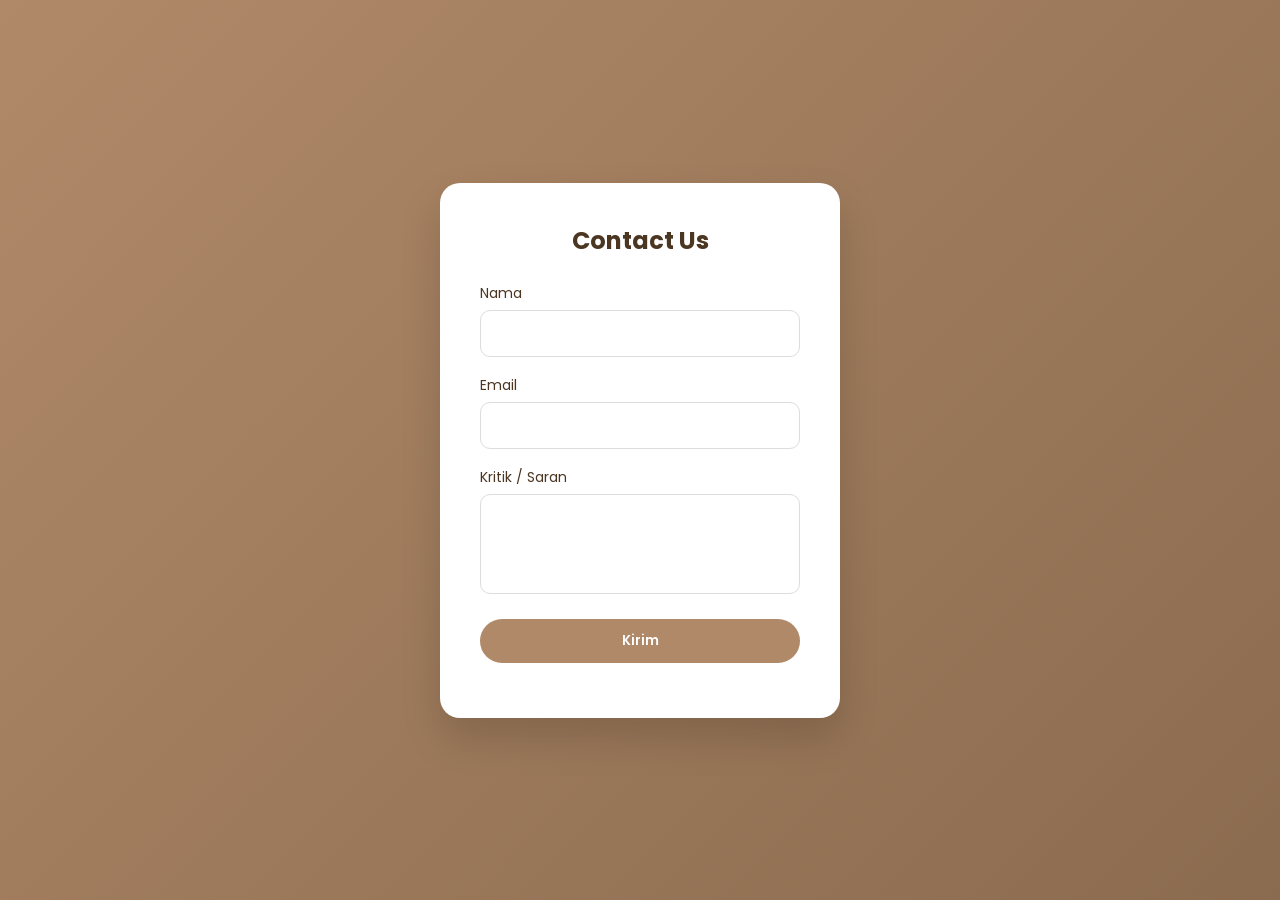
==== contact.html @ 855db79d "Create contact.html" ====
<!DOCTYPE html>
<html lang="id">
<head>
<meta charset="UTF-8">
<meta name="viewport" content="width=device-width, initial-scale=1.0">
<title>Contact Us - Nazwa’s Library Corner</title>

<link href="https://fonts.googleapis.com/css2?family=Poppins:wght@300;400;600;700&display=swap" rel="stylesheet">

<style>
*{
  margin:0;
  padding:0;
  box-sizing:border-box;
  font-family:'Poppins',sans-serif;
}

body{
  background:linear-gradient(135deg,#b08968,#8b6b4f);
  display:flex;
  justify-content:center;
  align-items:center;
  height:100vh;
}

.contact-container{
  background:white;
  padding:40px;
  width:400px;
  border-radius:20px;
  box-shadow:0 20px 40px rgba(0,0,0,0.15);
}

.contact-container h2{
  text-align:center;
  margin-bottom:25px;
  color:#4b3621;
}

.input-group{
  margin-bottom:18px;
}

.input-group label{
  display:block;
  font-size:14px;
  margin-bottom:6px;
  color:#4b3621;
}

.input-group input,
.input-group textarea{
  width:100%;
  padding:12px;
  border-radius:10px;
  border:1px solid #ddd;
  font-size:14px;
  outline:none;
}

.input-group textarea{
  resize:none;
  height:100px;
}

button{
  width:100%;
  padding:12px;
  border:none;
  border-radius:25px;
  background:#b08968;
  color:white;
  font-weight:600;
  cursor:pointer;
  transition:0.3s;
}

button:hover{
  background:#8b6b4f;
}

.success-message{
  margin-top:15px;
  text-align:center;
  color:green;
  font-size:14px;
}
</style>
</head>

<body>

<div class="contact-container">
  <h2>Contact Us</h2>

  <form id="contactForm">
    <div class="input-group">
      <label>Nama</label>
      <input type="text" id="nama" required>
    </div>

    <div class="input-group">
      <label>Email</label>
      <input type="email" id="email" required>
    </div>

    <div class="input-group">
      <label>Kritik / Saran</label>
      <textarea id="pesan" required></textarea>
    </div>

    <button type="submit">Kirim</button>
  </form>

  <div class="success-message" id="successMsg"></div>
</div>

<script>
document.getElementById("contactForm").addEventListener("submit", function(e){
  e.preventDefault();

  const nama = document.getElementById("nama").value;
  const email = document.getElementById("email").value;
  const pesan = document.getElementById("pesan").value;

  console.log("Nama:", nama);
  console.log("Email:", email);
  console.log("Pesan:", pesan);

  document.getElementById("successMsg").innerText = 
    "Terima kasih atas feedback Anda ❤️";

  document.getElementById("contactForm").reset();
});
</script>

</body>
</html>
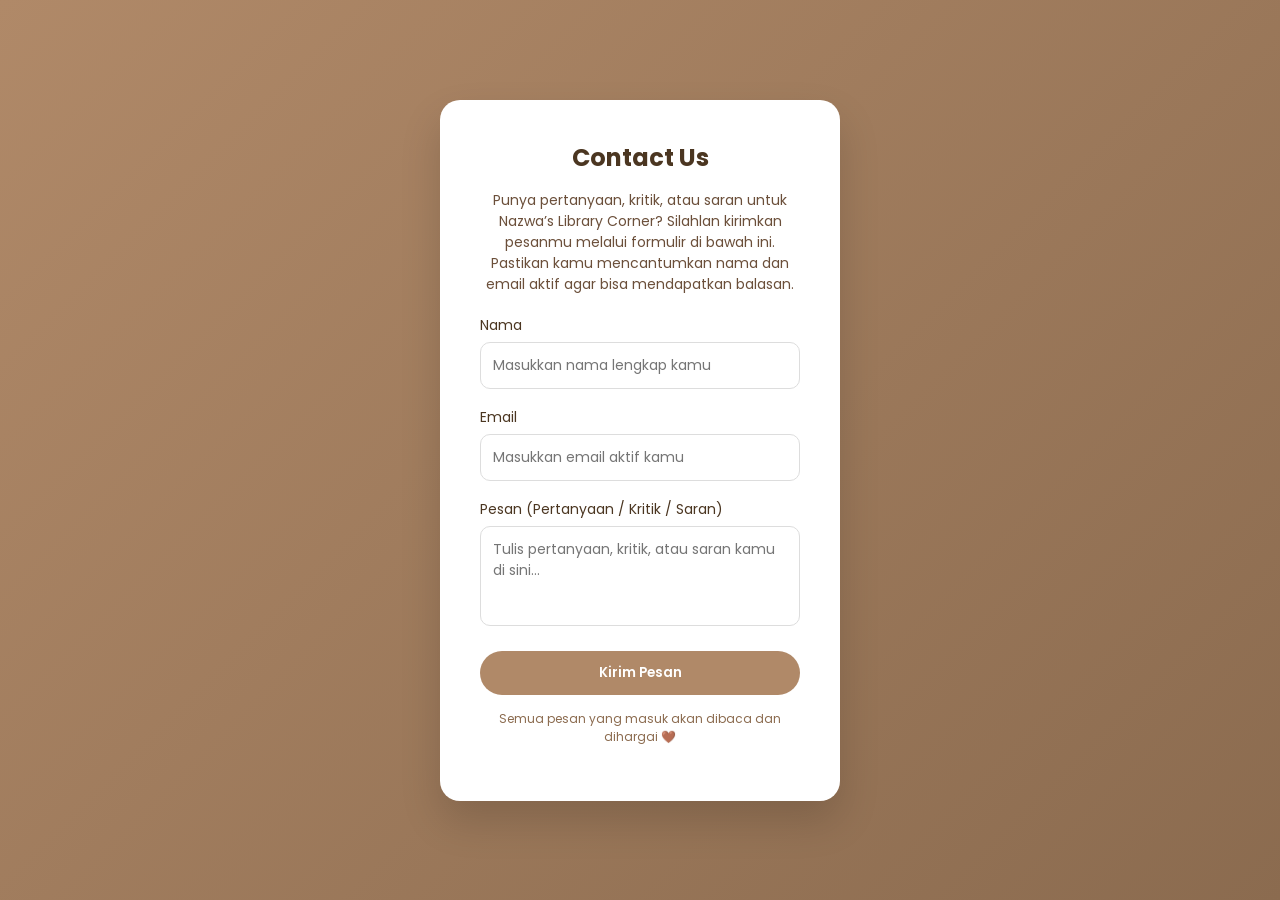
==== commit bdf1c21d: "Update contact.html" ====
--- a/contact.html
+++ b/contact.html
@@ -33,7 +33,7 @@
 
 .contact-container h2{
   text-align:center;
-  margin-bottom:25px;
+  margin-bottom:15px;
   color:#4b3621;
 }
 
@@ -93,24 +93,34 @@
 <div class="contact-container">
   <h2>Contact Us</h2>
 
+  <p style="text-align:center; font-size:14px; margin-bottom:20px; color:#6b4f3a;">
+    Punya pertanyaan, kritik, atau saran untuk Nazwa’s Library Corner? 
+    Silahlan kirimkan pesanmu melalui formulir di bawah ini. 
+    Pastikan kamu mencantumkan nama dan email aktif agar bisa mendapatkan balasan.
+  </p>
+
   <form id="contactForm">
     <div class="input-group">
       <label>Nama</label>
-      <input type="text" id="nama" required>
+      <input type="text" id="nama" placeholder="Masukkan nama lengkap kamu" required>
     </div>
 
     <div class="input-group">
       <label>Email</label>
-      <input type="email" id="email" required>
+      <input type="email" id="email" placeholder="Masukkan email aktif kamu" required>
     </div>
 
     <div class="input-group">
-      <label>Kritik / Saran</label>
-      <textarea id="pesan" required></textarea>
+      <label>Pesan (Pertanyaan / Kritik / Saran)</label>
+      <textarea id="pesan" placeholder="Tulis pertanyaan, kritik, atau saran kamu di sini..." required></textarea>
     </div>
 
-    <button type="submit">Kirim</button>
+    <button type="submit">Kirim Pesan</button>
   </form>
+
+  <p style="text-align:center; font-size:12px; margin-top:15px; color:#8b6b4f;">
+    Semua pesan yang masuk akan dibaca dan dihargai 🤎
+  </p>
 
   <div class="success-message" id="successMsg"></div>
 </div>
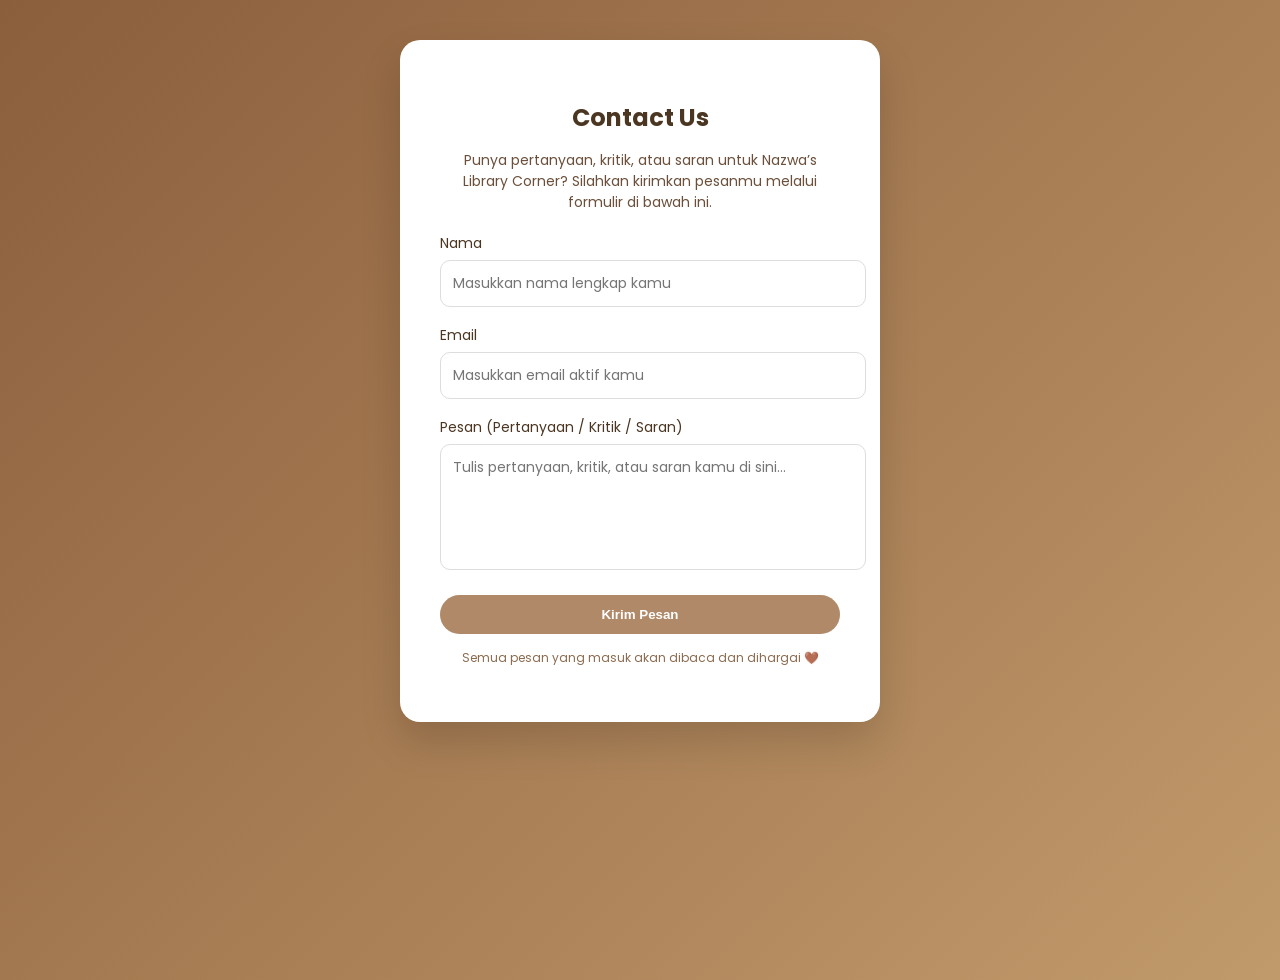
==== commit a6d4ea94: "Update contact.html" ====
--- a/contact.html
+++ b/contact.html
@@ -1,4 +1,4 @@
-<!DOCTYPE html>
+<!DOCTYPE html> 
 <html lang="id">
 <head>
 <meta charset="UTF-8">
@@ -8,19 +8,15 @@
 <link href="https://fonts.googleapis.com/css2?family=Poppins:wght@300;400;600;700&display=swap" rel="stylesheet">
 
 <style>
-*{
-  margin:0;
-  padding:0;
-  box-sizing:border-box;
-  font-family:'Poppins',sans-serif;
-}
-
-body{
-  background:linear-gradient(135deg,#b08968,#8b6b4f);
-  display:flex;
-  justify-content:center;
-  align-items:center;
-  height:100vh;
+body {
+    margin: 0;
+    padding: 40px 0;
+    font-family: 'Poppins', sans-serif;
+    background: linear-gradient(135deg, #8B5E3C, #C19A6B);
+    display: flex;
+    justify-content: center;
+    align-items: flex-start;
+    min-height: 100vh;
 }
 
 .contact-container{
@@ -55,7 +51,15 @@
   border-radius:10px;
   border:1px solid #ddd;
   font-size:14px;
+  font-family:'Poppins', sans-serif;
   outline:none;
+}
+
+.input-group input::placeholder,
+.input-group textarea::placeholder{
+  font-family:'Poppins', sans-serif;
+  font-size:14px;
+  font-weight:400;
 }
 
 .input-group textarea{
@@ -95,8 +99,7 @@
 
   <p style="text-align:center; font-size:14px; margin-bottom:20px; color:#6b4f3a;">
     Punya pertanyaan, kritik, atau saran untuk Nazwa’s Library Corner? 
-    Silahlan kirimkan pesanmu melalui formulir di bawah ini. 
-    Pastikan kamu mencantumkan nama dan email aktif agar bisa mendapatkan balasan.
+    Silahkan kirimkan pesanmu melalui formulir di bawah ini. 
   </p>
 
   <form id="contactForm">
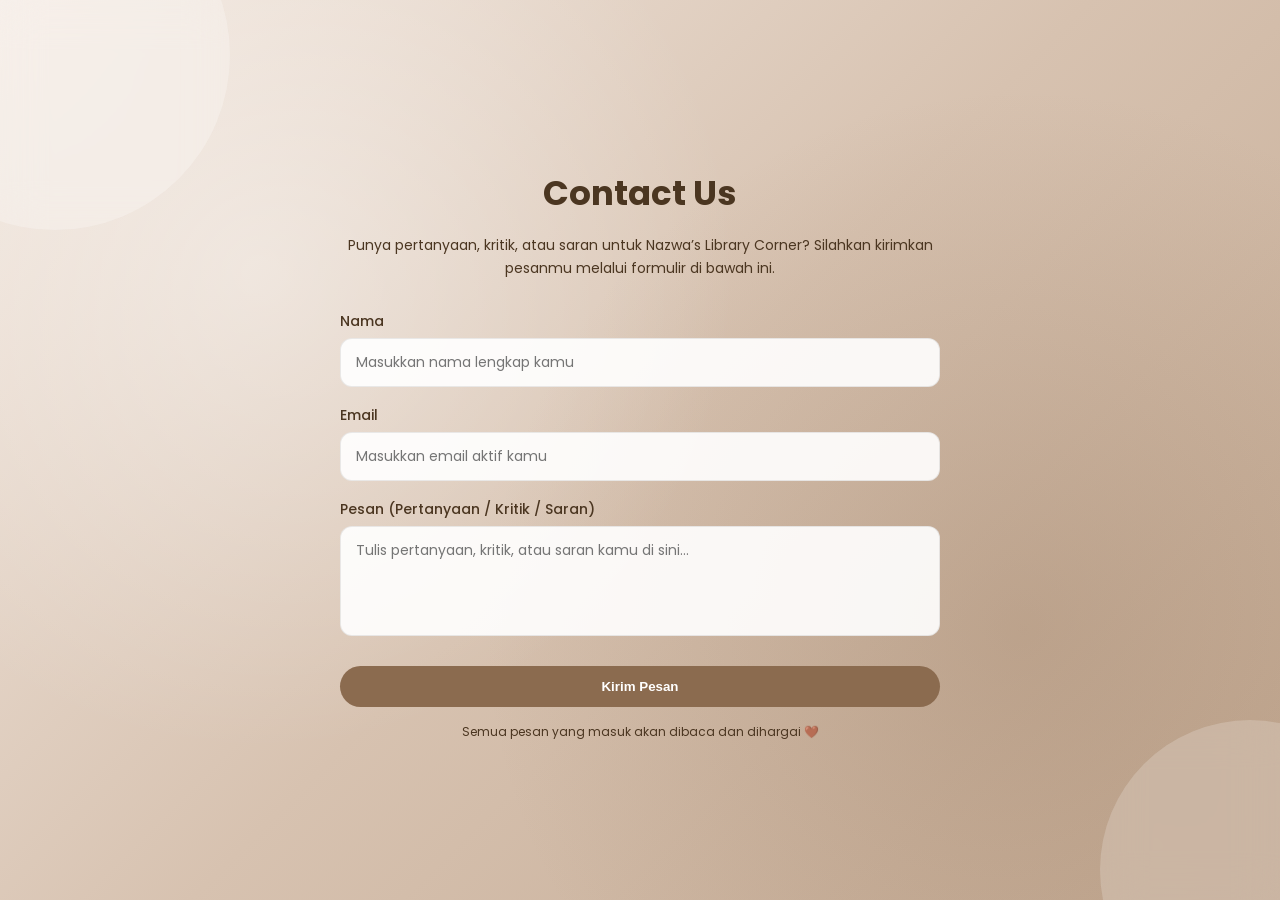
==== commit 27b39757: "Update contact.html" ====
--- a/contact.html
+++ b/contact.html
@@ -8,87 +8,137 @@
 <link href="https://fonts.googleapis.com/css2?family=Poppins:wght@300;400;600;700&display=swap" rel="stylesheet">
 
 <style>
-body {
-    margin: 0;
-    padding: 40px 0;
-    font-family: 'Poppins', sans-serif;
-    background: linear-gradient(135deg, #8B5E3C, #C19A6B);
-    display: flex;
-    justify-content: center;
-    align-items: flex-start;
-    min-height: 100vh;
+
+*{
+margin:0;
+padding:0;
+box-sizing:border-box;
+}
+
+body{
+font-family:'Poppins',sans-serif;
+min-height:100vh;
+display:flex;
+align-items:center;
+justify-content:center;
+margin:0;
+padding-top:40px;
+
+color:#4b3621;
+background: radial-gradient(circle at 20% 30%, rgba(255,255,255,0.4) 0%, transparent 40%),
+            radial-gradient(circle at 80% 70%, rgba(139,107,79,0.25) 0%, transparent 45%),
+            linear-gradient(135deg,#f3e9e1,#d7c2b0,#c2a891);
+background-attachment: fixed;
+}
+/* decorative shapes tetap */
+
+body::before{
+content:"";
+position:fixed;
+width:350px;
+height:350px;
+border-radius:50%;
+background:rgba(255,255,255,0.25);
+backdrop-filter:blur(20px);
+top:-120px;
+left:-120px;
+}
+
+body::after{
+content:"";
+position:fixed;
+width:300px;
+height:300px;
+border-radius:50%;
+background:rgba(255,255,255,0.2);
+backdrop-filter:blur(20px);
+bottom:-120px;
+right:-120px;
 }
 
 .contact-container{
-  background:white;
-  padding:40px;
-  width:400px;
-  border-radius:20px;
-  box-shadow:0 20px 40px rgba(0,0,0,0.15);
+max-width:600px;
+width:100%;
+text-align:center;
 }
 
 .contact-container h2{
-  text-align:center;
-  margin-bottom:15px;
-  color:#4b3621;
+font-size:34px;
+font-weight:700;
+margin-bottom:15px;
+}
+
+.contact-container p{
+font-size:14px;
+line-height:1.7;
+margin-bottom:30px;
+}
+
+form{
+display:flex;
+flex-direction:column;
+gap:18px;
 }
 
 .input-group{
-  margin-bottom:18px;
+text-align:left;
 }
 
 .input-group label{
-  display:block;
-  font-size:14px;
-  margin-bottom:6px;
-  color:#4b3621;
+display:block;
+font-size:14px;
+margin-bottom:6px;
+font-weight:500;
 }
 
 .input-group input,
 .input-group textarea{
-  width:100%;
-  padding:12px;
-  border-radius:10px;
-  border:1px solid #ddd;
-  font-size:14px;
-  font-family:'Poppins', sans-serif;
-  outline:none;
-}
-
-.input-group input::placeholder,
-.input-group textarea::placeholder{
-  font-family:'Poppins', sans-serif;
-  font-size:14px;
-  font-weight:400;
+width:100%;
+padding:13px 15px;
+border-radius:12px;
+border:1px solid rgba(0,0,0,0.08);
+background:rgba(255,255,255,0.9);
+font-size:14px;
+font-family:'Poppins',sans-serif;
+outline:none;
+transition:0.3s;
+}
+
+.input-group input:focus,
+.input-group textarea:focus{
+border-color:#8b6b4f;
+box-shadow:0 0 0 3px rgba(139,107,79,0.15);
 }
 
 .input-group textarea{
-  resize:none;
-  height:100px;
+resize:none;
+height:110px;
 }
 
 button{
-  width:100%;
-  padding:12px;
-  border:none;
-  border-radius:25px;
-  background:#b08968;
-  color:white;
-  font-weight:600;
-  cursor:pointer;
-  transition:0.3s;
+margin-top:5px;
+padding:13px;
+border:none;
+border-radius:30px;
+background:#8b6b4f;
+color:white;
+font-weight:600;
+cursor:pointer;
+transition:0.3s;
 }
 
 button:hover{
-  background:#8b6b4f;
+background:#6e533c;
+transform:translateY(-2px);
 }
 
 .success-message{
-  margin-top:15px;
-  text-align:center;
-  color:green;
-  font-size:14px;
-}
+margin-top:15px;
+text-align:center;
+color:#2f6f3e;
+font-size:14px;
+}
+
 </style>
 </head>
 
@@ -97,7 +147,7 @@
 <div class="contact-container">
   <h2>Contact Us</h2>
 
-  <p style="text-align:center; font-size:14px; margin-bottom:20px; color:#6b4f3a;">
+  <p>
     Punya pertanyaan, kritik, atau saran untuk Nazwa’s Library Corner? 
     Silahkan kirimkan pesanmu melalui formulir di bawah ini. 
   </p>
@@ -121,7 +171,7 @@
     <button type="submit">Kirim Pesan</button>
   </form>
 
-  <p style="text-align:center; font-size:12px; margin-top:15px; color:#8b6b4f;">
+  <p style="text-align:center; font-size:12px; margin-top:15px;">
     Semua pesan yang masuk akan dibaca dan dihargai 🤎
   </p>
 
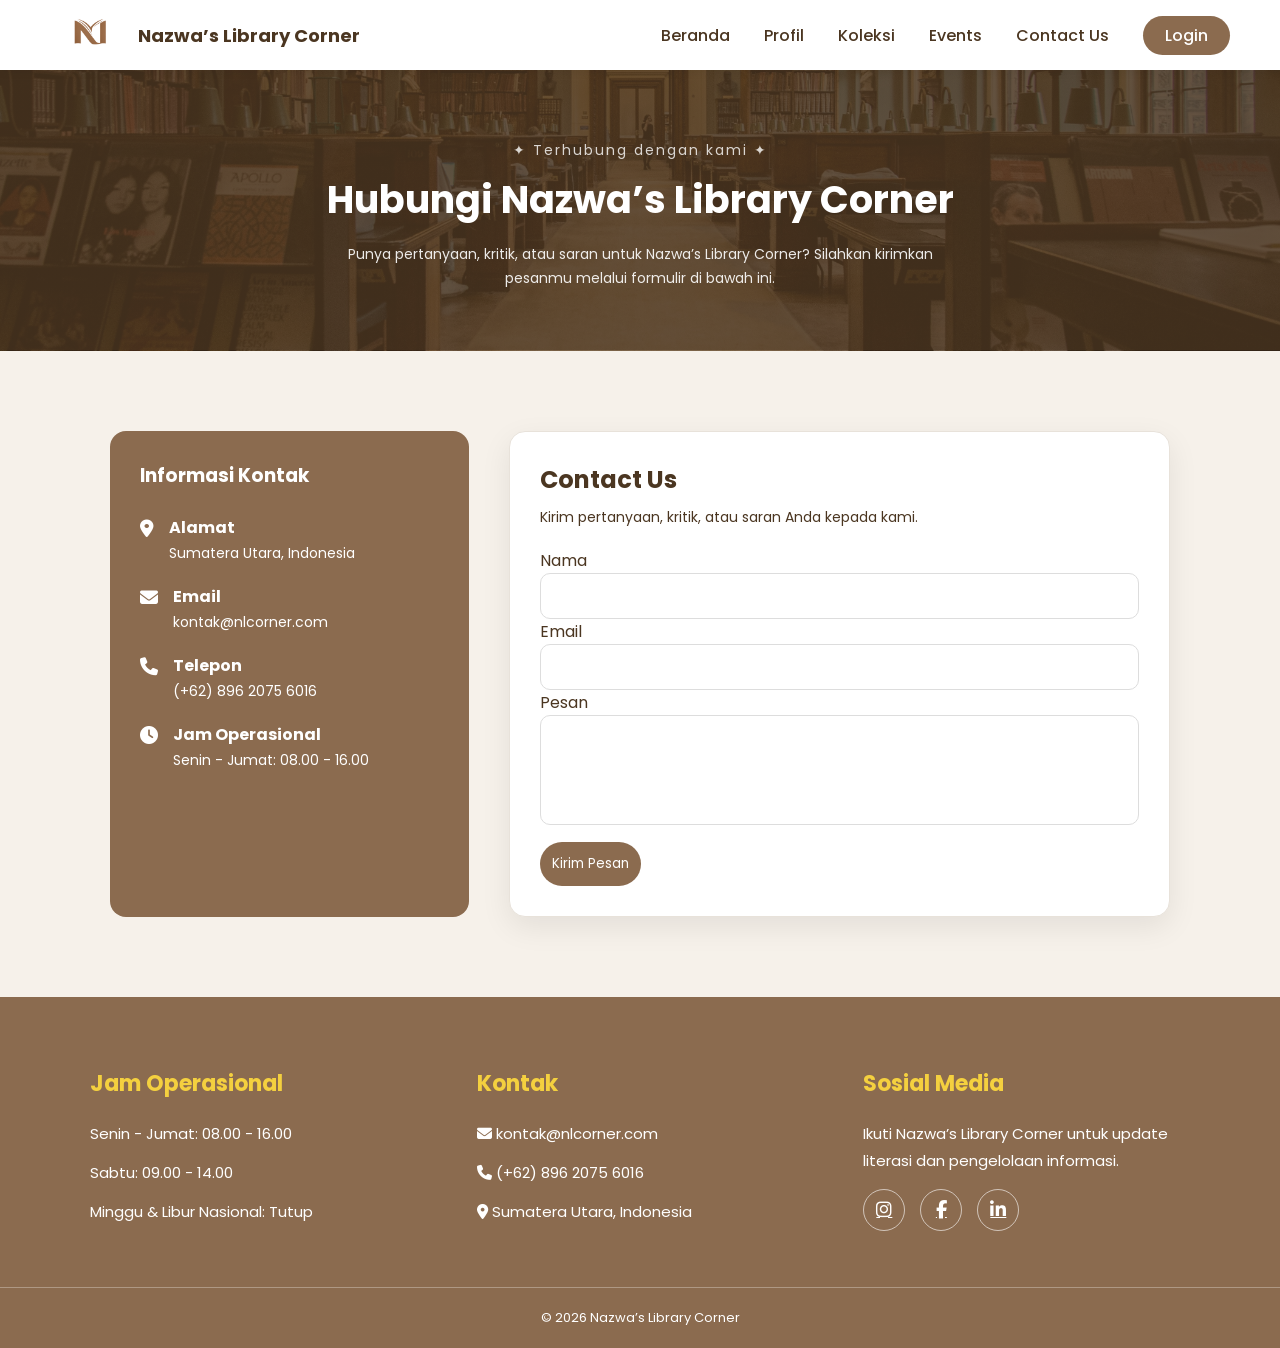
==== commit fe63becc: "Update contact.html" ====
--- a/contact.html
+++ b/contact.html
@@ -1,4 +1,4 @@
-<!DOCTYPE html> 
+<!DOCTYPE html>
 <html lang="id">
 <head>
 <meta charset="UTF-8">
@@ -6,6 +6,7 @@
 <title>Contact Us - Nazwa’s Library Corner</title>
 
 <link href="https://fonts.googleapis.com/css2?family=Poppins:wght@300;400;600;700&display=swap" rel="stylesheet">
+<link rel="stylesheet" href="https://cdnjs.cloudflare.com/ajax/libs/font-awesome/6.4.0/css/all.min.css">
 
 <style>
 
@@ -13,116 +14,175 @@
 margin:0;
 padding:0;
 box-sizing:border-box;
+font-family:'Poppins',sans-serif;
 }
 
 body{
-font-family:'Poppins',sans-serif;
-min-height:100vh;
+color:#4b3621;
+background:#f6f1ea;
+}
+
+/* NAVBAR */
+
+nav{
+position:fixed;
+top:0;
+width:100%;
+background:#ffffff;
+display:flex;
+justify-content:space-between;
+align-items:center;
+padding:0 50px;
+height:70px;
+box-shadow:0 2px 10px rgba(0,0,0,0.05);
+z-index:1000;
+}
+
+.logo-area{
 display:flex;
 align-items:center;
-justify-content:center;
-margin:0;
-padding-top:40px;
-
+gap:8px;
+}
+
+.logo-img{
+height:80px;
+}
+
+nav strong{
+font-size:18px;
+}
+
+nav a{
+text-decoration:none;
 color:#4b3621;
-background: radial-gradient(circle at 20% 30%, rgba(255,255,255,0.4) 0%, transparent 40%),
-            radial-gradient(circle at 80% 70%, rgba(139,107,79,0.25) 0%, transparent 45%),
-            linear-gradient(135deg,#f3e9e1,#d7c2b0,#c2a891);
-background-attachment: fixed;
-}
-/* decorative shapes tetap */
-
-body::before{
-content:"";
-position:fixed;
-width:350px;
-height:350px;
-border-radius:50%;
-background:rgba(255,255,255,0.25);
-backdrop-filter:blur(20px);
-top:-120px;
-left:-120px;
-}
-
-body::after{
-content:"";
-position:fixed;
-width:300px;
-height:300px;
-border-radius:50%;
-background:rgba(255,255,255,0.2);
-backdrop-filter:blur(20px);
-bottom:-120px;
-right:-120px;
-}
-
-.contact-container{
+margin-left:30px;
+font-weight:500;
+}
+
+nav a:hover{
+color:#8b6b4f;
+}
+
+#authBtn{
+background:#8b6b4f;
+color:white;
+padding:8px 22px;
+border-radius:30px;
+}
+
+.contact-hero{
+padding-top:140px;
+padding-bottom:60px;
+text-align:center;
+background:linear-gradient(rgba(75,54,33,0.85),rgba(75,54,33,0.85)),
+url('foto bground.jpg');
+background-size:cover;
+background-position:center;
+color:white;
+}
+
+.hero-subtitle{
+font-size:14px;
+letter-spacing:2px;
+margin-bottom:10px;
+opacity:0.8;
+}
+
+.contact-hero h1{
+font-size:38px;
+margin-bottom:15px;
+}
+
+.hero-desc{
 max-width:600px;
-width:100%;
-text-align:center;
-}
-
-.contact-container h2{
-font-size:34px;
-font-weight:700;
-margin-bottom:15px;
-}
-
-.contact-container p{
+margin:auto;
 font-size:14px;
 line-height:1.7;
-margin-bottom:30px;
-}
-
-form{
+opacity:0.9;
+}
+  
+.contact-wrapper{
+max-width:1100px;
+margin:auto;
 display:flex;
-flex-direction:column;
-gap:18px;
-}
-
-.input-group{
-text-align:left;
-}
-
-.input-group label{
-display:block;
+gap:40px;
+padding:80px 20px 80px;
+}
+
+.contact-info{
+flex:1;
+background:#8b6b4f;
+color:white;
+padding:30px;
+border-radius:16px;
+}
+
+.contact-info h3{
+margin-bottom:25px;
+}
+
+.info-item{
+display:flex;
+gap:15px;
+margin-bottom:20px;
+align-items:flex-start;
+}
+
+.info-item i{
+font-size:18px;
+margin-top:5px;
+}
+
+.info-item p{
 font-size:14px;
-margin-bottom:6px;
-font-weight:500;
+margin:3px 0 0;
+}
+
+.contact-form{
+flex:2;
+background:white;
+padding:30px;
+border-radius:16px;
+border:1px solid #e8e2da;
+box-shadow:0 10px 30px rgba(0,0,0,0.08);
+}
+
+.contact-form h2{
+margin-bottom:10px;
+}
+
+.contact-form p{
+font-size:14px;
+margin-bottom:20px;
 }
 
 .input-group input,
 .input-group textarea{
 width:100%;
-padding:13px 15px;
-border-radius:12px;
-border:1px solid rgba(0,0,0,0.08);
-background:rgba(255,255,255,0.9);
-font-size:14px;
-font-family:'Poppins',sans-serif;
-outline:none;
-transition:0.3s;
+padding:12px;
+border-radius:10px;
+border:1px solid #ddd;
+}
+
+.input-group textarea{
+height:110px;
+resize:none;
 }
 
 .input-group input:focus,
 .input-group textarea:focus{
 border-color:#8b6b4f;
 box-shadow:0 0 0 3px rgba(139,107,79,0.15);
-}
-
-.input-group textarea{
-resize:none;
-height:110px;
+outline:none;
 }
 
 button{
-margin-top:5px;
-padding:13px;
+margin-top:10px;
+padding:12px;
 border:none;
-border-radius:30px;
+border-radius:25px;
 background:#8b6b4f;
 color:white;
-font-weight:600;
 cursor:pointer;
 transition:0.3s;
 }
@@ -132,68 +192,237 @@
 transform:translateY(-2px);
 }
 
-.success-message{
-margin-top:15px;
-text-align:center;
-color:#2f6f3e;
-font-size:14px;
-}
-
+/* RESPONSIVE */
+@media(max-width:768px){
+.contact-wrapper{
+flex-direction:column;
+}
+}
+
+/* ===== PRE FOOTER ===== */
+
+.pre-footer {
+  background: #8b6b4f;
+  color: #ffffff;
+  padding: 70px 80px 50px;
+}
+
+.pre-footer-container {
+  display: flex;
+  justify-content: space-between;
+  align-items: flex-start;
+  max-width: 1100px;
+  margin: auto;
+  gap: 60px;
+}
+
+.pre-col {
+  flex:1;
+}
+
+.pre-footer h4 {
+  font-size: 22px;
+  font-weight: 700;
+  margin-bottom: 20px;
+  color: #f4d03f;
+}
+
+.pre-footer p {
+  font-size: 15px;
+  margin-bottom: 12px;
+  line-height: 1.8;
+}
+
+/* SOCIAL ICONS SEJAJAR */
+.social-icons{
+  display:flex;
+  gap:15px;
+  margin-top:15px;
+}
+
+.social-icons a{
+  width:42px;
+  height:42px;
+  border:1px solid rgba(255,255,255,0.6);
+  border-radius:50%;
+  display:flex;
+  align-items:center;
+  justify-content:center;
+  color:#ffffff;
+  font-size:18px;
+  transition:0.3s;
+}
+
+.social-icons a:hover{
+  background:#f4d03f;
+  color:#8b6b4f;
+}
+
+/* FOOTER */
+
+footer{
+  text-align:center;
+  padding:20px;
+  background:#8b6b4f;
+  color:#ffffff;
+  font-size:13px;
+  border-top:1px solid rgba(255,255,255,0.3);
+}
 </style>
 </head>
 
 <body>
 
-<div class="contact-container">
-  <h2>Contact Us</h2>
-
-  <p>
+<!-- NAVBAR -->
+<nav>
+<div class="logo-area">
+<img src="logo.PNG" class="logo-img">
+<strong>Nazwa’s Library Corner</strong>
+</div>
+
+<div>
+<a href="index.html#beranda">Beranda</a>
+<a href="index.html#profil">Profil</a>
+<a href="koleksi.html">Koleksi</a>
+<a href="event.html">Events</a>
+<a href="contact.html">Contact Us</a>
+<a href="login.html" id="authBtn">Login</a>
+</div>
+</nav>
+
+<section class="contact-hero">
+
+  <p class="hero-subtitle">✦ Terhubung dengan kami ✦</p>
+  <h1>Hubungi Nazwa’s Library Corner</h1>
+
+  <p class="hero-desc">
     Punya pertanyaan, kritik, atau saran untuk Nazwa’s Library Corner? 
-    Silahkan kirimkan pesanmu melalui formulir di bawah ini. 
+    Silahkan kirimkan pesanmu melalui formulir di bawah ini.
   </p>
 
-  <form id="contactForm">
-    <div class="input-group">
-      <label>Nama</label>
-      <input type="text" id="nama" placeholder="Masukkan nama lengkap kamu" required>
+</section>
+  
+<!-- CONTACT -->
+<section class="contact-section">
+  <div class="contact-wrapper">
+
+    <!-- KIRI: INFO -->
+    <div class="contact-info">
+      <h3>Informasi Kontak</h3>
+
+      <div class="info-item">
+        <i class="fas fa-map-marker-alt"></i>
+        <div>
+          <strong>Alamat</strong>
+          <p>Sumatera Utara, Indonesia</p>
+        </div>
+      </div>
+
+      <div class="info-item">
+        <i class="fas fa-envelope"></i>
+        <div>
+          <strong>Email</strong>
+          <p>kontak@nlcorner.com</p>
+        </div>
+      </div>
+
+      <div class="info-item">
+        <i class="fas fa-phone"></i>
+        <div>
+          <strong>Telepon</strong>
+          <p>(+62) 896 2075 6016</p>
+        </div>
+      </div>
+
+      <div class="info-item">
+        <i class="fas fa-clock"></i>
+        <div>
+          <strong>Jam Operasional</strong>
+          <p>Senin - Jumat: 08.00 - 16.00</p>
+        </div>
+      </div>
     </div>
 
-    <div class="input-group">
-      <label>Email</label>
-      <input type="email" id="email" placeholder="Masukkan email aktif kamu" required>
+    <!-- KANAN: FORM -->
+    <div class="contact-form">
+
+      <h2>Contact Us</h2>
+      <p>Kirim pertanyaan, kritik, atau saran Anda kepada kami.</p>
+
+      <form id="contactForm">
+
+        <div class="input-group">
+          <label>Nama</label>
+          <input type="text" id="nama" required>
+        </div>
+
+        <div class="input-group">
+          <label>Email</label>
+          <input type="email" id="email" required>
+        </div>
+
+        <div class="input-group">
+          <label>Pesan</label>
+          <textarea id="pesan" required></textarea>
+        </div>
+
+        <button type="submit">Kirim Pesan</button>
+
+      </form>
+
+      <div class="success-message" id="successMsg"></div>
+
     </div>
 
-    <div class="input-group">
-      <label>Pesan (Pertanyaan / Kritik / Saran)</label>
-      <textarea id="pesan" placeholder="Tulis pertanyaan, kritik, atau saran kamu di sini..." required></textarea>
+  </div>
+</section>
+
+<section class="pre-footer">
+  <div class="pre-footer-container">
+    
+    <div class="pre-col">
+      <h4>Jam Operasional</h4>
+      <p>Senin - Jumat: 08.00 - 16.00</p>
+      <p>Sabtu: 09.00 - 14.00</p>
+      <p>Minggu & Libur Nasional: Tutup</p>
     </div>
 
-    <button type="submit">Kirim Pesan</button>
-  </form>
-
-  <p style="text-align:center; font-size:12px; margin-top:15px;">
-    Semua pesan yang masuk akan dibaca dan dihargai 🤎
-  </p>
-
-  <div class="success-message" id="successMsg"></div>
-</div>
+    <div class="pre-col">
+      <h4>Kontak</h4>
+      <p><i class="fas fa-envelope"></i> kontak@nlcorner.com</p>
+      <p><i class="fas fa-phone"></i> (+62) 896 2075 6016</p>
+      <p><i class="fas fa-map-marker-alt"></i> Sumatera Utara, Indonesia</p>
+    </div>
+
+    <div class="pre-col">
+      <h4>Sosial Media</h4>
+      <p>
+        Ikuti Nazwa’s Library Corner untuk update literasi dan pengelolaan informasi.
+      </p>
+
+      <div class="social-icons">
+        <a href="#"><i class="fab fa-instagram"></i></a>
+        <a href="#"><i class="fab fa-facebook-f"></i></a>
+        <a href="#"><i class="fab fa-linkedin-in"></i></a>
+      </div>
+    </div>
+
+  </div>
+</section>
+
+<footer>
+© 2026 Nazwa’s Library Corner
+</footer>  
+
 
 <script>
 document.getElementById("contactForm").addEventListener("submit", function(e){
-  e.preventDefault();
-
-  const nama = document.getElementById("nama").value;
-  const email = document.getElementById("email").value;
-  const pesan = document.getElementById("pesan").value;
-
-  console.log("Nama:", nama);
-  console.log("Email:", email);
-  console.log("Pesan:", pesan);
-
-  document.getElementById("successMsg").innerText = 
-    "Terima kasih atas feedback Anda ❤️";
-
-  document.getElementById("contactForm").reset();
+e.preventDefault();
+
+document.getElementById("successMsg").innerText = 
+"Terima kasih atas feedback Anda ❤️";
+
+this.reset();
 });
 </script>
 
